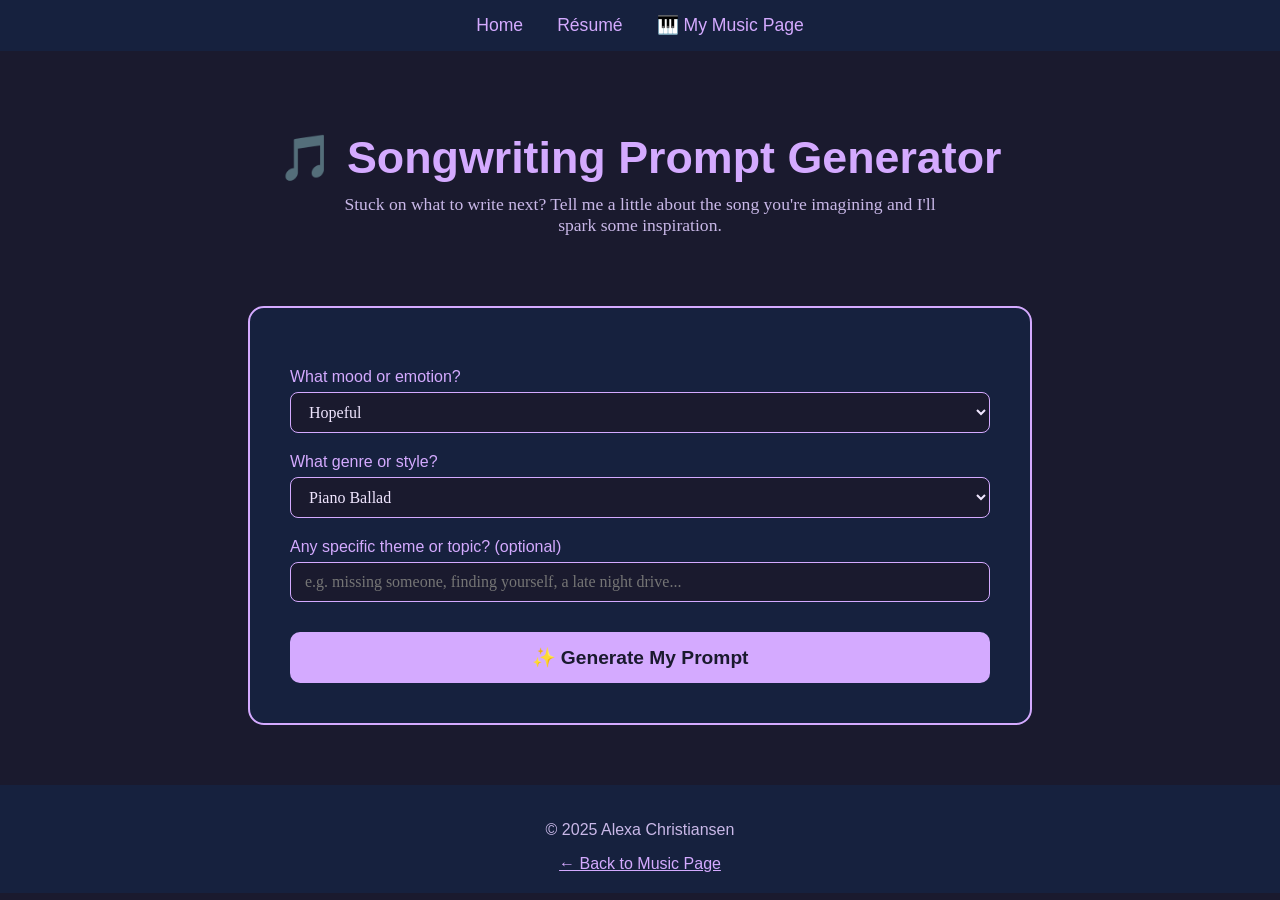
==== app.html @ 5aaa6208 "Add files via upload" ====
<!DOCTYPE html>
<html lang="en">
<head>
  <meta charset="UTF-8" />
  <meta name="viewport" content="width=device-width, initial-scale=1.0"/>
  <title>Songwriting Prompt Generator</title>
  <style>
    /* General page styling */
    body {
      background-color: #1a1a2e;
      font-family: 'Georgia', serif;
      color: #f0e6ff;
      margin: 0;
      padding: 0;
    }

    /* Nav bar */
    .nav-bar {
      background-color: #16213e;
      padding: 15px 30px;
      text-align: center;
    }

    .nav-bar a {
      color: #d4aaff;
      text-decoration: none;
      margin: 0 15px;
      font-family: 'Trebuchet MS', sans-serif;
      font-size: 1.1em;
    }

    .nav-bar a:hover {
      color: #ffffff;
      text-decoration: underline;
    }

    /* Hero */
    .hero {
      text-align: center;
      padding: 50px 20px 30px;
    }

    .hero h1 {
      font-family: 'Trebuchet MS', sans-serif;
      color: #d4aaff;
      font-size: 2.8em;
      margin-bottom: 10px;
    }

    .hero p {
      color: #c9b8e8;
      font-size: 1.1em;
      max-width: 600px;
      margin: 0 auto;
    }

    /* Main app card */
    .app-card {
      background-color: #16213e;
      border: 2px solid #d4aaff;
      border-radius: 16px;
      max-width: 700px;
      margin: 40px auto;
      padding: 40px;
    }

    /* Form labels */
    label {
      display: block;
      color: #d4aaff;
      font-family: 'Trebuchet MS', sans-serif;
      margin-bottom: 6px;
      margin-top: 20px;
      font-size: 1em;
    }

    /* Dropdowns and text input */
    select, input[type="text"] {
      width: 100%;
      padding: 10px 14px;
      border-radius: 8px;
      border: 1px solid #d4aaff;
      background-color: #1a1a2e;
      color: #f0e6ff;
      font-size: 1em;
      font-family: 'Georgia', serif;
      box-sizing: border-box;
    }

    /* Generate button */
    .generate-btn {
      display: block;
      width: 100%;
      margin-top: 30px;
      padding: 14px;
      background-color: #d4aaff;
      color: #1a1a2e;
      font-size: 1.2em;
      font-family: 'Trebuchet MS', sans-serif;
      font-weight: bold;
      border: none;
      border-radius: 10px;
      cursor: pointer;
      transition: background-color 0.2s;
    }

    .generate-btn:hover {
      background-color: #bf8fff;
    }

    .generate-btn:disabled {
      background-color: #7a6a99;
      cursor: not-allowed;
    }

    /* Result box */
    .result-box {
      margin-top: 30px;
      background-color: #1a1a2e;
      border: 1px solid #d4aaff;
      border-radius: 12px;
      padding: 24px;
      display: none;
    }

    .result-box h3 {
      font-family: 'Trebuchet MS', sans-serif;
      color: #d4aaff;
      margin-top: 0;
    }

    .result-text {
      color: #f0e6ff;
      font-size: 1.05em;
      line-height: 1.8em;
      white-space: pre-wrap;
    }

    /* Loading spinner text */
    .loading {
      text-align: center;
      color: #c9b8e8;
      font-style: italic;
      display: none;
      margin-top: 20px;
    }

    /* Footer */
    .footer {
      background-color: #16213e;
      text-align: center;
      padding: 20px;
      color: #c9b8e8;
      margin-top: 60px;
      font-family: 'Trebuchet MS', sans-serif;
    }
  </style>
</head>

<body>

  <!-- NAV -->
  <div class="nav-bar">
    <a href="index.html">Home</a>
    <a href="resume.html">Résumé</a>
    <a href="scratch.html">🎹 My Music Page</a>
  </div>

  <!-- HERO -->
  <div class="hero">
    <h1>🎵 Songwriting Prompt Generator</h1>
    <p>
      Stuck on what to write next? Tell me a little about the song
      you're imagining and I'll spark some inspiration.
    </p>
  </div>

  <!-- APP CARD -->
  <div class="app-card">

    <!-- MOOD SELECTOR -->
    <label for="mood">What mood or emotion?</label>
    <select id="mood">
      <option value="hopeful">Hopeful</option>
      <option value="heartbroken">Heartbroken</option>
      <option value="joyful">Joyful</option>
      <option value="melancholic">Melancholic</option>
      <option value="empowered">Empowered</option>
      <option value="nostalgic">Nostalgic</option>
      <option value="peaceful">Peaceful</option>
      <option value="longing">Longing</option>
    </select>

    <!-- GENRE SELECTOR -->
    <label for="genre">What genre or style?</label>
    <select id="genre">
      <option value="piano ballad">Piano Ballad</option>
      <option value="pop">Pop</option>
      <option value="indie folk">Indie Folk</option>
      <option value="R&B">R&B</option>
      <option value="gospel">Gospel</option>
      <option value="classical crossover">Classical Crossover</option>
      <option value="singer-songwriter">Singer-Songwriter</option>
    </select>

    <!-- THEME INPUT -->
    <label for="theme">Any specific theme or topic? (optional)</label>
    <input
      type="text"
      id="theme"
      placeholder="e.g. missing someone, finding yourself, a late night drive..."
    />

    <!-- GENERATE BUTTON -->
    <button class="generate-btn" id="generateBtn" onclick="generatePrompt()">
      ✨ Generate My Prompt
    </button>

    <!-- LOADING MESSAGE -->
    <div class="loading" id="loading">
      🎵 Crafting your prompt...
    </div>

    <!-- RESULT BOX -->
    <div class="result-box" id="resultBox">
      <h3>Your Songwriting Prompt</h3>
      <div class="result-text" id="resultText"></div>
    </div>

  </div>

  <!-- FOOTER -->
  <div class="footer">
    <p>&copy; 2025 Alexa Christiansen</p>
    <a href="scratch.html" style="color:#d4aaff;">← Back to Music Page</a>
  </div>

  <script>
    async function generatePrompt() {
      // Grab the values from the form
      const mood = document.getElementById('mood').value;
      const genre = document.getElementById('genre').value;
      const theme = document.getElementById('theme').value;

      // Build the prompt we'll send to Claude
      const userPrompt = `You are a creative songwriting coach helping a piano player and singer write original music.

Generate a detailed and inspiring songwriting prompt based on the following:
- Mood/Emotion: ${mood}
- Genre/Style: ${genre}
- Theme (optional): ${theme || 'open-ended'}

Your response should include:
1. A evocative title idea for the song
2. A central image or scene to anchor the song (something visual and specific)
3. A suggested opening line or lyric fragment
4. A chord progression or musical feel suggestion (since she plays piano)
5. One unexpected twist or detail to make the song feel unique

Keep the tone warm, poetic, and encouraging. Format it clearly with each section labeled.`;

      // Show loading, hide old results, disable button
      const btn = document.getElementById('generateBtn');
      const loading = document.getElementById('loading');
      const resultBox = document.getElementById('resultBox');
      const resultText = document.getElementById('resultText');

      btn.disabled = true;
      loading.style.display = 'block';
      resultBox.style.display = 'none';
      resultText.textContent = '';

      try {
        // Call the Claude API
        const response = await fetch('https://api.anthropic.com/v1/messages', {
          method: 'POST',
          headers: {
            'Content-Type': 'application/json',
          },
          body: JSON.stringify({
            model: 'claude-sonnet-4-20250514',
            max_tokens: 1000,
            messages: [
              { role: 'user', content: userPrompt }
            ]
          })
        });

        const data = await response.json();

        // Pull the text out of the response
        const output = data.content
          .map(block => block.type === 'text' ? block.text : '')
          .join('');

        // Show the result
        resultText.textContent = output;
        resultBox.style.display = 'block';

      } catch (error) {
        resultText.textContent = 'Something went wrong. Please try again!';
        resultBox.style.display = 'block';
      }

      // Re-enable button and hide loading
      btn.disabled = false;
      loading.style.display = 'none';
    }
  </script>

</body>
</html>
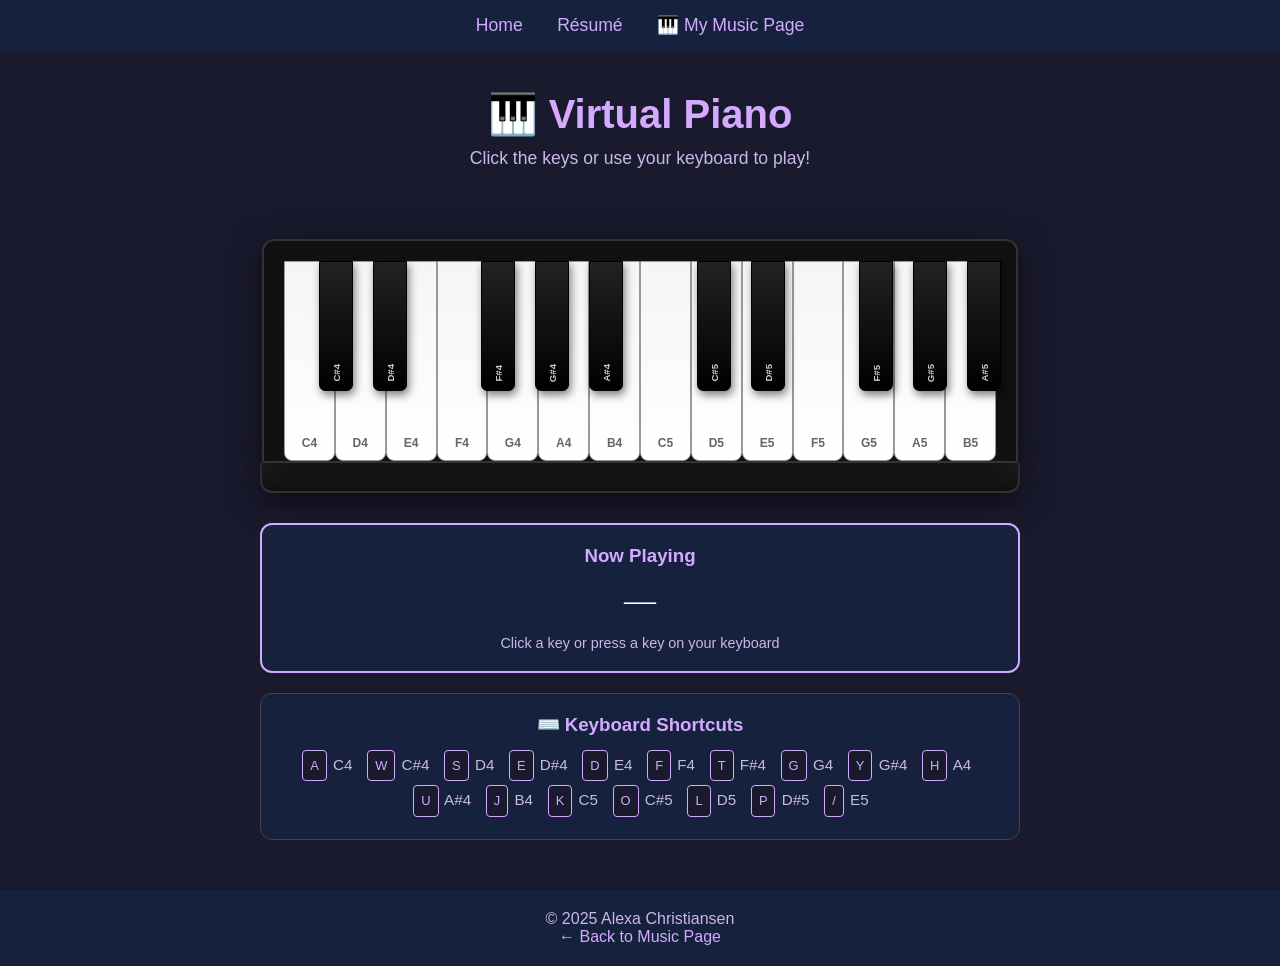
==== commit 70a1bd4d: "Add files via upload" ====
--- a/app.html
+++ b/app.html
@@ -3,18 +3,24 @@
 <head>
   <meta charset="UTF-8" />
   <meta name="viewport" content="width=device-width, initial-scale=1.0"/>
-  <title>Songwriting Prompt Generator</title>
+  <title>Virtual Piano – Alexa Christiansen</title>
   <style>
-    /* General page styling */
+    * {
+      box-sizing: border-box;
+      margin: 0;
+      padding: 0;
+    }
+
     body {
       background-color: #1a1a2e;
-      font-family: 'Georgia', serif;
+      font-family: 'Trebuchet MS', sans-serif;
       color: #f0e6ff;
-      margin: 0;
-      padding: 0;
-    }
-
-    /* Nav bar */
+      min-height: 100vh;
+      display: flex;
+      flex-direction: column;
+    }
+
+    /* Nav */
     .nav-bar {
       background-color: #16213e;
       padding: 15px 30px;
@@ -25,7 +31,6 @@
       color: #d4aaff;
       text-decoration: none;
       margin: 0 15px;
-      font-family: 'Trebuchet MS', sans-serif;
       font-size: 1.1em;
     }
 
@@ -37,112 +42,199 @@
     /* Hero */
     .hero {
       text-align: center;
-      padding: 50px 20px 30px;
+      padding: 40px 20px 20px;
     }
 
     .hero h1 {
-      font-family: 'Trebuchet MS', sans-serif;
-      color: #d4aaff;
-      font-size: 2.8em;
+      color: #d4aaff;
+      font-size: 2.5em;
       margin-bottom: 10px;
     }
 
     .hero p {
       color: #c9b8e8;
       font-size: 1.1em;
-      max-width: 600px;
-      margin: 0 auto;
-    }
-
-    /* Main app card */
-    .app-card {
+    }
+
+    /* Piano container */
+    .piano-container {
+      display: flex;
+      flex-direction: column;
+      align-items: center;
+      margin: 30px auto;
+      padding: 20px;
+    }
+
+    /* The actual piano keyboard */
+    .piano {
+      display: flex;
+      position: relative;
+      background-color: #111;
+      padding: 20px 20px 0px 20px;
+      border-radius: 12px 12px 0 0;
+      box-shadow: 0 8px 32px rgba(0,0,0,0.6);
+      border: 2px solid #333;
+    }
+
+    /* White keys */
+    .white-key {
+      width: 52px;
+      height: 200px;
+      background: linear-gradient(to bottom, #f5f5f5, #ffffff);
+      border: 1px solid #999;
+      border-radius: 0 0 8px 8px;
+      position: relative;
+      cursor: pointer;
+      display: flex;
+      align-items: flex-end;
+      justify-content: center;
+      padding-bottom: 10px;
+      transition: background 0.05s;
+      user-select: none;
+    }
+
+    .white-key:hover {
+      background: linear-gradient(to bottom, #e8d5ff, #f0e6ff);
+    }
+
+    .white-key.active {
+      background: linear-gradient(to bottom, #d4aaff, #e8d5ff);
+      transform: translateY(2px);
+    }
+
+    .white-key .note-name {
+      font-size: 0.75em;
+      color: #666;
+      font-family: 'Trebuchet MS', sans-serif;
+      font-weight: bold;
+      pointer-events: none;
+    }
+
+    .white-key.active .note-name {
+      color: #5a3a8a;
+    }
+
+    /* Black keys */
+    .black-key {
+      width: 34px;
+      height: 130px;
+      background: linear-gradient(to bottom, #222, #000);
+      border-radius: 0 0 6px 6px;
+      position: absolute;
+      cursor: pointer;
+      z-index: 2;
+      display: flex;
+      align-items: flex-end;
+      justify-content: center;
+      padding-bottom: 8px;
+      transition: background 0.05s;
+      user-select: none;
+      border: 1px solid #000;
+      box-shadow: 2px 4px 8px rgba(0,0,0,0.5);
+    }
+
+    .black-key:hover {
+      background: linear-gradient(to bottom, #4a2a7a, #2a1a4a);
+    }
+
+    .black-key.active {
+      background: linear-gradient(to bottom, #d4aaff, #9966cc);
+      transform: translateY(2px);
+    }
+
+    .black-key .note-name {
+      font-size: 0.6em;
+      color: #ccc;
+      font-family: 'Trebuchet MS', sans-serif;
+      font-weight: bold;
+      pointer-events: none;
+      writing-mode: vertical-rl;
+      text-orientation: mixed;
+      transform: rotate(180deg);
+    }
+
+    .black-key.active .note-name {
+      color: #1a1a2e;
+    }
+
+    /* Piano bottom panel */
+    .piano-bottom {
+      background: linear-gradient(to bottom, #222, #111);
+      width: 100%;
+      max-width: 760px;
+      height: 30px;
+      border-radius: 0 0 12px 12px;
+      border: 2px solid #333;
+      border-top: none;
+      box-shadow: 0 8px 32px rgba(0,0,0,0.6);
+    }
+
+    /* Info panel below piano */
+    .info-panel {
+      margin-top: 30px;
       background-color: #16213e;
       border: 2px solid #d4aaff;
-      border-radius: 16px;
-      max-width: 700px;
-      margin: 40px auto;
-      padding: 40px;
-    }
-
-    /* Form labels */
-    label {
-      display: block;
-      color: #d4aaff;
-      font-family: 'Trebuchet MS', sans-serif;
-      margin-bottom: 6px;
+      border-radius: 12px;
+      padding: 20px 30px;
+      text-align: center;
+      max-width: 760px;
+      width: 100%;
+    }
+
+    .info-panel h3 {
+      color: #d4aaff;
+      margin-bottom: 8px;
+    }
+
+    .note-display {
+      font-size: 2em;
+      color: #ffffff;
+      min-height: 50px;
+      display: flex;
+      align-items: center;
+      justify-content: center;
+      font-family: 'Georgia', serif;
+    }
+
+    .hint {
+      color: #c9b8e8;
+      font-size: 0.9em;
+      margin-top: 10px;
+    }
+
+    /* Keyboard shortcuts legend */
+    .legend {
       margin-top: 20px;
-      font-size: 1em;
-    }
-
-    /* Dropdowns and text input */
-    select, input[type="text"] {
+      max-width: 760px;
       width: 100%;
-      padding: 10px 14px;
-      border-radius: 8px;
-      border: 1px solid #d4aaff;
-      background-color: #1a1a2e;
-      color: #f0e6ff;
-      font-size: 1em;
-      font-family: 'Georgia', serif;
-      box-sizing: border-box;
-    }
-
-    /* Generate button */
-    .generate-btn {
-      display: block;
-      width: 100%;
-      margin-top: 30px;
-      padding: 14px;
-      background-color: #d4aaff;
-      color: #1a1a2e;
-      font-size: 1.2em;
-      font-family: 'Trebuchet MS', sans-serif;
-      font-weight: bold;
-      border: none;
-      border-radius: 10px;
-      cursor: pointer;
-      transition: background-color 0.2s;
-    }
-
-    .generate-btn:hover {
-      background-color: #bf8fff;
-    }
-
-    .generate-btn:disabled {
-      background-color: #7a6a99;
-      cursor: not-allowed;
-    }
-
-    /* Result box */
-    .result-box {
-      margin-top: 30px;
+      background-color: #16213e;
+      border-radius: 12px;
+      padding: 20px 30px;
+      border: 1px solid #444;
+    }
+
+    .legend h3 {
+      color: #d4aaff;
+      margin-bottom: 12px;
+      text-align: center;
+    }
+
+    .legend p {
+      color: #c9b8e8;
+      font-size: 0.95em;
+      text-align: center;
+      line-height: 1.8em;
+    }
+
+    .key-badge {
+      display: inline-block;
       background-color: #1a1a2e;
       border: 1px solid #d4aaff;
-      border-radius: 12px;
-      padding: 24px;
-      display: none;
-    }
-
-    .result-box h3 {
-      font-family: 'Trebuchet MS', sans-serif;
-      color: #d4aaff;
-      margin-top: 0;
-    }
-
-    .result-text {
-      color: #f0e6ff;
-      font-size: 1.05em;
-      line-height: 1.8em;
-      white-space: pre-wrap;
-    }
-
-    /* Loading spinner text */
-    .loading {
-      text-align: center;
-      color: #c9b8e8;
-      font-style: italic;
-      display: none;
-      margin-top: 20px;
+      border-radius: 4px;
+      padding: 1px 7px;
+      font-size: 0.85em;
+      color: #d4aaff;
+      margin: 2px;
     }
 
     /* Footer */
@@ -151,8 +243,12 @@
       text-align: center;
       padding: 20px;
       color: #c9b8e8;
-      margin-top: 60px;
-      font-family: 'Trebuchet MS', sans-serif;
+      margin-top: auto;
+    }
+
+    .footer a {
+      color: #d4aaff;
+      text-decoration: none;
     }
   </style>
 </head>
@@ -168,63 +264,47 @@
 
   <!-- HERO -->
   <div class="hero">
-    <h1>🎵 Songwriting Prompt Generator</h1>
-    <p>
-      Stuck on what to write next? Tell me a little about the song
-      you're imagining and I'll spark some inspiration.
-    </p>
+    <h1>🎹 Virtual Piano</h1>
+    <p>Click the keys or use your keyboard to play!</p>
   </div>
 
-  <!-- APP CARD -->
-  <div class="app-card">
-
-    <!-- MOOD SELECTOR -->
-    <label for="mood">What mood or emotion?</label>
-    <select id="mood">
-      <option value="hopeful">Hopeful</option>
-      <option value="heartbroken">Heartbroken</option>
-      <option value="joyful">Joyful</option>
-      <option value="melancholic">Melancholic</option>
-      <option value="empowered">Empowered</option>
-      <option value="nostalgic">Nostalgic</option>
-      <option value="peaceful">Peaceful</option>
-      <option value="longing">Longing</option>
-    </select>
-
-    <!-- GENRE SELECTOR -->
-    <label for="genre">What genre or style?</label>
-    <select id="genre">
-      <option value="piano ballad">Piano Ballad</option>
-      <option value="pop">Pop</option>
-      <option value="indie folk">Indie Folk</option>
-      <option value="R&B">R&B</option>
-      <option value="gospel">Gospel</option>
-      <option value="classical crossover">Classical Crossover</option>
-      <option value="singer-songwriter">Singer-Songwriter</option>
-    </select>
-
-    <!-- THEME INPUT -->
-    <label for="theme">Any specific theme or topic? (optional)</label>
-    <input
-      type="text"
-      id="theme"
-      placeholder="e.g. missing someone, finding yourself, a late night drive..."
-    />
-
-    <!-- GENERATE BUTTON -->
-    <button class="generate-btn" id="generateBtn" onclick="generatePrompt()">
-      ✨ Generate My Prompt
-    </button>
-
-    <!-- LOADING MESSAGE -->
-    <div class="loading" id="loading">
-      🎵 Crafting your prompt...
+  <!-- PIANO -->
+  <div class="piano-container">
+
+    <div class="piano" id="piano">
+      <!-- Keys are generated by JavaScript below -->
     </div>
-
-    <!-- RESULT BOX -->
-    <div class="result-box" id="resultBox">
-      <h3>Your Songwriting Prompt</h3>
-      <div class="result-text" id="resultText"></div>
+    <div class="piano-bottom"></div>
+
+    <!-- NOTE DISPLAY -->
+    <div class="info-panel">
+      <h3>Now Playing</h3>
+      <div class="note-display" id="noteDisplay">—</div>
+      <p class="hint">Click a key or press a key on your keyboard</p>
+    </div>
+
+    <!-- KEYBOARD LEGEND -->
+    <div class="legend">
+      <h3>⌨️ Keyboard Shortcuts</h3>
+      <p>
+        <span class="key-badge">A</span> C4 &nbsp;
+        <span class="key-badge">W</span> C#4 &nbsp;
+        <span class="key-badge">S</span> D4 &nbsp;
+        <span class="key-badge">E</span> D#4 &nbsp;
+        <span class="key-badge">D</span> E4 &nbsp;
+        <span class="key-badge">F</span> F4 &nbsp;
+        <span class="key-badge">T</span> F#4 &nbsp;
+        <span class="key-badge">G</span> G4 &nbsp;
+        <span class="key-badge">Y</span> G#4 &nbsp;
+        <span class="key-badge">H</span> A4 &nbsp;
+        <span class="key-badge">U</span> A#4 &nbsp;
+        <span class="key-badge">J</span> B4 &nbsp;
+        <span class="key-badge">K</span> C5 &nbsp;
+        <span class="key-badge">O</span> C#5 &nbsp;
+        <span class="key-badge">L</span> D5 &nbsp;
+        <span class="key-badge">P</span> D#5 &nbsp;
+        <span class="key-badge">/</span> E5
+      </p>
     </div>
 
   </div>
@@ -232,80 +312,147 @@
   <!-- FOOTER -->
   <div class="footer">
     <p>&copy; 2025 Alexa Christiansen</p>
-    <a href="scratch.html" style="color:#d4aaff;">← Back to Music Page</a>
+    <a href="scratch.html">← Back to Music Page</a>
   </div>
 
   <script>
-    async function generatePrompt() {
-      // Grab the values from the form
-      const mood = document.getElementById('mood').value;
-      const genre = document.getElementById('genre').value;
-      const theme = document.getElementById('theme').value;
-
-      // Build the prompt we'll send to Claude
-      const userPrompt = `You are a creative songwriting coach helping a piano player and singer write original music.
-
-Generate a detailed and inspiring songwriting prompt based on the following:
-- Mood/Emotion: ${mood}
-- Genre/Style: ${genre}
-- Theme (optional): ${theme || 'open-ended'}
-
-Your response should include:
-1. A evocative title idea for the song
-2. A central image or scene to anchor the song (something visual and specific)
-3. A suggested opening line or lyric fragment
-4. A chord progression or musical feel suggestion (since she plays piano)
-5. One unexpected twist or detail to make the song feel unique
-
-Keep the tone warm, poetic, and encouraging. Format it clearly with each section labeled.`;
-
-      // Show loading, hide old results, disable button
-      const btn = document.getElementById('generateBtn');
-      const loading = document.getElementById('loading');
-      const resultBox = document.getElementById('resultBox');
-      const resultText = document.getElementById('resultText');
-
-      btn.disabled = true;
-      loading.style.display = 'block';
-      resultBox.style.display = 'none';
-      resultText.textContent = '';
-
-      try {
-        // Call the Claude API
-        const response = await fetch('https://api.anthropic.com/v1/messages', {
-          method: 'POST',
-          headers: {
-            'Content-Type': 'application/json',
-          },
-          body: JSON.stringify({
-            model: 'claude-sonnet-4-20250514',
-            max_tokens: 1000,
-            messages: [
-              { role: 'user', content: userPrompt }
-            ]
-          })
-        });
-
-        const data = await response.json();
-
-        // Pull the text out of the response
-        const output = data.content
-          .map(block => block.type === 'text' ? block.text : '')
-          .join('');
-
-        // Show the result
-        resultText.textContent = output;
-        resultBox.style.display = 'block';
-
-      } catch (error) {
-        resultText.textContent = 'Something went wrong. Please try again!';
-        resultBox.style.display = 'block';
+    // --- PIANO SETUP ---
+    // Define two octaves of notes
+    const notes = [
+      { note: 'C4',  type: 'white', freq: 261.63, key: 'a' },
+      { note: 'C#4', type: 'black', freq: 277.18, key: 'w' },
+      { note: 'D4',  type: 'white', freq: 293.66, key: 's' },
+      { note: 'D#4', type: 'black', freq: 311.13, key: 'e' },
+      { note: 'E4',  type: 'white', freq: 329.63, key: 'd' },
+      { note: 'F4',  type: 'white', freq: 349.23, key: 'f' },
+      { note: 'F#4', type: 'black', freq: 369.99, key: 't' },
+      { note: 'G4',  type: 'white', freq: 392.00, key: 'g' },
+      { note: 'G#4', type: 'black', freq: 415.30, key: 'y' },
+      { note: 'A4',  type: 'white', freq: 440.00, key: 'h' },
+      { note: 'A#4', type: 'black', freq: 466.16, key: 'u' },
+      { note: 'B4',  type: 'white', freq: 493.88, key: 'j' },
+      { note: 'C5',  type: 'white', freq: 523.25, key: 'k' },
+      { note: 'C#5', type: 'black', freq: 554.37, key: 'o' },
+      { note: 'D5',  type: 'white', freq: 587.33, key: 'l' },
+      { note: 'D#5', type: 'black', freq: 622.25, key: 'p' },
+      { note: 'E5',  type: 'white', freq: 659.25, key: '/' },
+      { note: 'F5',  type: 'white', freq: 698.46, key: null },
+      { note: 'F#5', type: 'black', freq: 739.99, key: null },
+      { note: 'G5',  type: 'white', freq: 783.99, key: null },
+      { note: 'G#5', type: 'black', freq: 830.61, key: null },
+      { note: 'A5',  type: 'white', freq: 880.00, key: null },
+      { note: 'A#5', type: 'black', freq: 932.33, key: null },
+      { note: 'B5',  type: 'white', freq: 987.77, key: null },
+    ];
+
+    // Audio context for generating sounds
+    const audioCtx = new (window.AudioContext || window.webkitAudioContext)();
+
+    // Build the piano keys in the DOM
+    const piano = document.getElementById('piano');
+    const whiteKeys = notes.filter(n => n.type === 'white');
+    const pianoWidth = whiteKeys.length * 54;
+    piano.style.width = pianoWidth + 'px';
+
+    // Track white key positions for placing black keys
+    let whiteKeyIndex = 0;
+    const whiteKeyPositions = {};
+
+    // First pass: create white keys
+    notes.forEach((n) => {
+      if (n.type === 'white') {
+        const key = document.createElement('div');
+        key.classList.add('white-key');
+        key.dataset.note = n.note;
+        key.dataset.freq = n.freq;
+
+        const label = document.createElement('span');
+        label.classList.add('note-name');
+        label.textContent = n.note;
+        key.appendChild(label);
+
+        key.addEventListener('mousedown', () => playNote(n.freq, n.note, key));
+        piano.appendChild(key);
+
+        whiteKeyPositions[n.note] = whiteKeyIndex;
+        whiteKeyIndex++;
       }
-
-      // Re-enable button and hide loading
-      btn.disabled = false;
-      loading.style.display = 'none';
-    }
+    });
+
+    // Second pass: create black keys overlaid on top
+    whiteKeyIndex = 0;
+    notes.forEach((n) => {
+      if (n.type === 'white') {
+        whiteKeyIndex++;
+      } else {
+        // Position black key between the two white keys it sits between
+        const leftOffset = (whiteKeyIndex - 1) * 54 + 20 + 35;
+        const key = document.createElement('div');
+        key.classList.add('black-key');
+        key.dataset.note = n.note;
+        key.dataset.freq = n.freq;
+        key.style.left = leftOffset + 'px';
+        key.style.top = '20px';
+
+        const label = document.createElement('span');
+        label.classList.add('note-name');
+        label.textContent = n.note;
+        key.appendChild(label);
+
+        key.addEventListener('mousedown', () => playNote(n.freq, n.note, key));
+        piano.appendChild(key);
+      }
+    });
+
+    // --- PLAY A NOTE ---
+    function playNote(freq, noteName, keyEl) {
+      // Resume audio context if suspended (browser requirement)
+      if (audioCtx.state === 'suspended') {
+        audioCtx.resume();
+      }
+
+      // Create oscillator (the sound wave)
+      const oscillator = audioCtx.createOscillator();
+      const gainNode = audioCtx.createGain();
+
+      oscillator.connect(gainNode);
+      gainNode.connect(audioCtx.destination);
+
+      // Sine wave sounds most like a piano tone
+      oscillator.type = 'sine';
+      oscillator.frequency.setValueAtTime(freq, audioCtx.currentTime);
+
+      // Fade in and out smoothly like a real piano
+      gainNode.gain.setValueAtTime(0, audioCtx.currentTime);
+      gainNode.gain.linearRampToValueAtTime(0.5, audioCtx.currentTime + 0.01);
+      gainNode.gain.exponentialRampToValueAtTime(0.001, audioCtx.currentTime + 1.5);
+
+      oscillator.start(audioCtx.currentTime);
+      oscillator.stop(audioCtx.currentTime + 1.5);
+
+      // Show note name in display
+      document.getElementById('noteDisplay').textContent = noteName;
+
+      // Visual key press effect
+      keyEl.classList.add('active');
+      setTimeout(() => keyEl.classList.remove('active'), 200);
+    }
+
+    // --- KEYBOARD SUPPORT ---
+    const keyMap = {};
+    notes.forEach(n => {
+      if (n.key) keyMap[n.key] = n;
+    });
+
+    document.addEventListener('keydown', (e) => {
+      const n = keyMap[e.key.toLowerCase()];
+      if (!n) return;
+      if (e.repeat) return; // prevent holding key from spamming
+
+      // Find the DOM key element
+      const keyEl = document.querySelector(`[data-note="${n.note}"]`);
+      if (keyEl) playNote(n.freq, n.note, keyEl);
+    });
   </script>
 
 </body>
